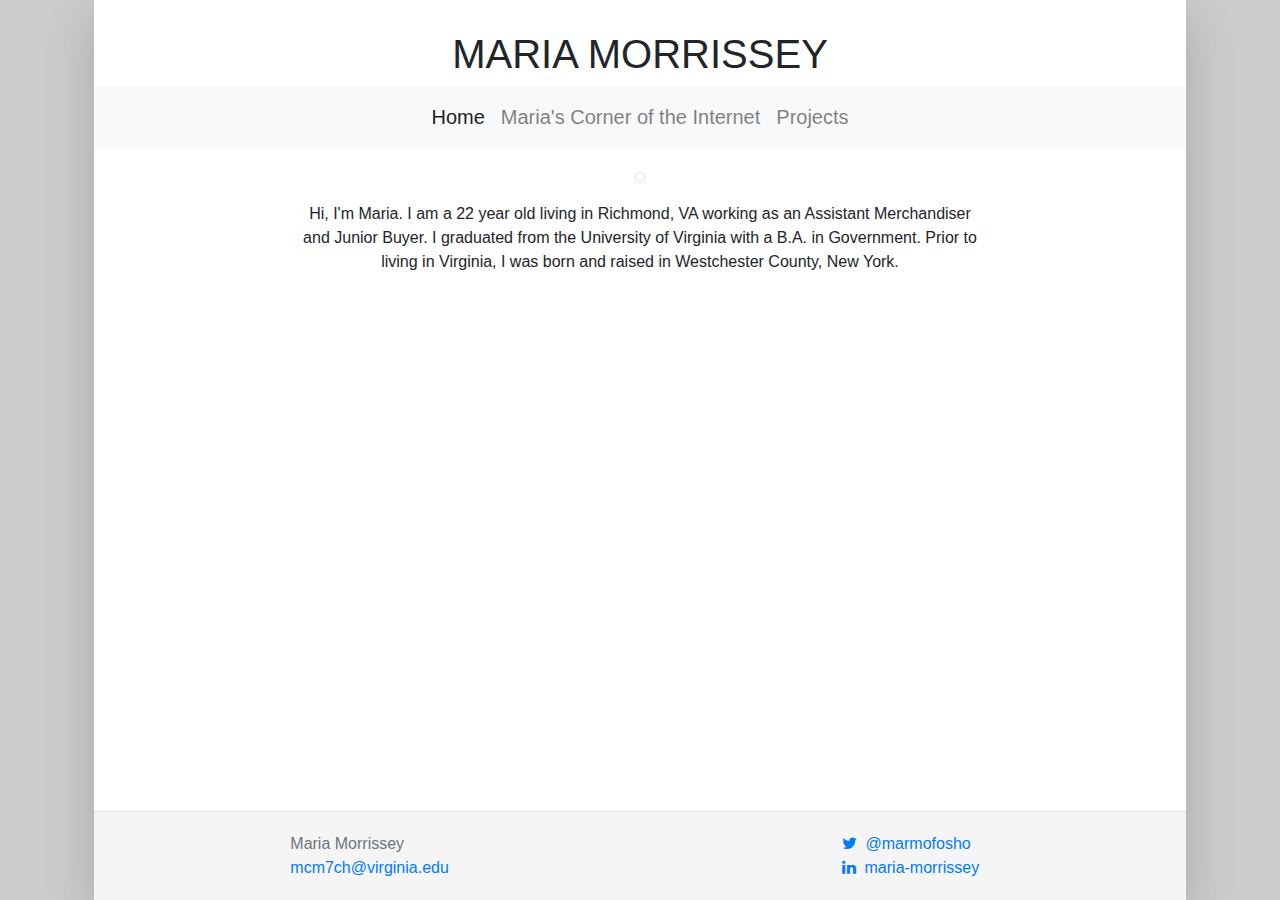
==== index.html @ ccedf0fc "changed copy on index" ====
<html>
    <head>
        <!-- Required meta tags -->
        <meta charset="utf-8">
        <meta name="viewport" content="width=device-width, initial-scale=1, shrink-to-fit=no">

        <!-- bootstrap css and javascript -->
        <link rel="stylesheet" href="https://stackpath.bootstrapcdn.com/bootstrap/4.5.2/css/bootstrap.min.css" integrity="sha384-JcKb8q3iqJ61gNV9KGb8thSsNjpSL0n8PARn9HuZOnIxN0hoP+VmmDGMN5t9UJ0Z" crossorigin="anonymous">
        <script src="https://code.jquery.com/jquery-3.5.1.slim.min.js" integrity="sha384-DfXdz2htPH0lsSSs5nCTpuj/zy4C+OGpamoFVy38MVBnE+IbbVYUew+OrCXaRkfj" crossorigin="anonymous"></script>
        <script src="https://cdn.jsdelivr.net/npm/popper.js@1.16.1/dist/umd/popper.min.js" integrity="sha384-9/reFTGAW83EW2RDu2S0VKaIzap3H66lZH81PoYlFhbGU+6BZp6G7niu735Sk7lN" crossorigin="anonymous"></script>
        <script src="https://stackpath.bootstrapcdn.com/bootstrap/4.5.2/js/bootstrap.min.js" integrity="sha384-B4gt1jrGC7Jh4AgTPSdUtOBvfO8shuf57BaghqFfPlYxofvL8/KUEfYiJOMMV+rV" crossorigin="anonymous"></script>
    
        <!-- fontawesome stylesheet -->
        <link rel="stylesheet" href="https://cdnjs.cloudflare.com/ajax/libs/font-awesome/4.7.0/css/font-awesome.min.css">

        <!-- standard stylesheet -->
        <link rel="stylesheet" href="css/style.css">

        <!-- favicon -->
        <link rel="apple-touch-icon" sizes="180x180" href="images/apple-touch-icon.png">
        <link rel="icon" type="image/png" sizes="32x32" href="images/favicon-32x32.png">
        <link rel="icon" type="image/png" sizes="16x16" href="images/favicon-16x16.png">
        <link rel="manifest" href="images/site.webmanifest">

        <title>MariaMorrissey.com</title>
    </head>
    <body>
        <div class="row full-height">
            <div class="col-1 left-margin d-none d-md-flex"></div>
            <div class="col text-center shadow-lg">
                <h1 class='name-title'>MARIA MORRISSEY</h1>
                <nav class="navbar navbar-expand-lg navbar-light bg-light">
                    <div class="collapse navbar-collapse" id="navbarSupportedContent">
                        <ul class="navbar-nav mr-auto">
                            <li class="nav-item active">
                            <a class="nav-link" href="index.html">Home <span class="sr-only">(current)</span></a>
                            </li>
                            <li class="nav-item">
                            <a class="nav-link" href="blog.html">Maria's Corner of the Internet</a>
                            </li>
                            <li class="nav-item">
                                <a class="nav-link" href="#">Projects</a>
                            </li>
                        </ul>
                      
                      <!-- <form class="form-inline my-2 my-lg-0">
                        <input class="form-control mr-sm-2" type="search" placeholder="Search" aria-label="Search">
                        <button class="btn btn-outline-success my-2 my-sm-0" type="submit">Search</button>
                      </form> -->
                    </div>
                    <button class="navbar-toggler ml-auto" type="button" data-toggle="collapse" data-target="#navbarSupportedContent" aria-controls="navbarSupportedContent" aria-expanded="false" aria-label="Toggle navigation">
                        <span class="navbar-toggler-icon"></span>
                    </button>
                </nav><br>
                <div class="container container-headshot">
                    <img src="images/headshot.jpeg" alt="" class="img-thumbnail img-fluid">
                </div>
                <div class="container bio">
                    <p>Hi, I'm Maria.  I am a 22 year old living in Richmond, VA working as an Assistant Merchandiser and Junior Buyer.  I graduated from the University of Virginia with a B.A. in Government.  Prior to living in Virginia, I was born and raised in Westchester County, New York.</p>
                </div>

                <!-- footer -->
                <div class="d-flex footer-container">
                    <footer class="footer border-top text-muted">
                        <div class="row">
                            <div class="col-6">
                                <div class="footer-col">
                                    Maria Morrissey<br>
                                    <a href="mailto:mcm7ch@virginia.edu">mcm7ch@virginia.edu</a>
                                </div>
                            </div>
                            <div class="col-6">
                                <div class="footer-col">
                                    <a href="https://twitter.com/marmofosho" target="_blank"><i class="fa fa-twitter"></i> &nbsp;@marmofosho</a><br>
                                    <a href="https://www.linkedin.com/in/maria-morrissey/" target="_blank"><i class="fa fa-linkedin"></i> &nbsp;maria-morrissey</a>
                                </div>
                            </div>
                        </div>
                    </footer>
                </div>
            </div>
            <div class="col-1 right-margin d-none d-md-flex"></div>
        </div>
        
    </body>
</html>
---- css/style.css ----
body {
    margin: 0;
    height: 100%;
}

div.left-margin, div.right-margin {
    background-color: #CCCCCC;;
    z-index: -1;
}

div.full-height {
    height: 100%;
}

.navbar-nav {
    position: relative;
    left: 50%;
    transform: translatex(-50%);
}

div.col {
    padding: 0;
}

div.container-headshot {
    padding-left: 5%;
    padding-right: 5%;
    margin-bottom: 20px;
}

a.nav-link {
    font-size: 20;
}

div.footer-container {
    padding-top: 120px;
}

footer.footer {
    position: absolute;
    bottom: 0;
    padding: 20px;
    width: 100%;
    background-color: #f5f5f5;
    text-justify: left!important;
}

div.footer-col {
    display: inline-block;
    text-align: left;
}

div.bio {
    width: 65%;
}

h1.name-title {
    margin-top: 30px;
}

div.blog-card {
    margin-bottom: 30px;
}
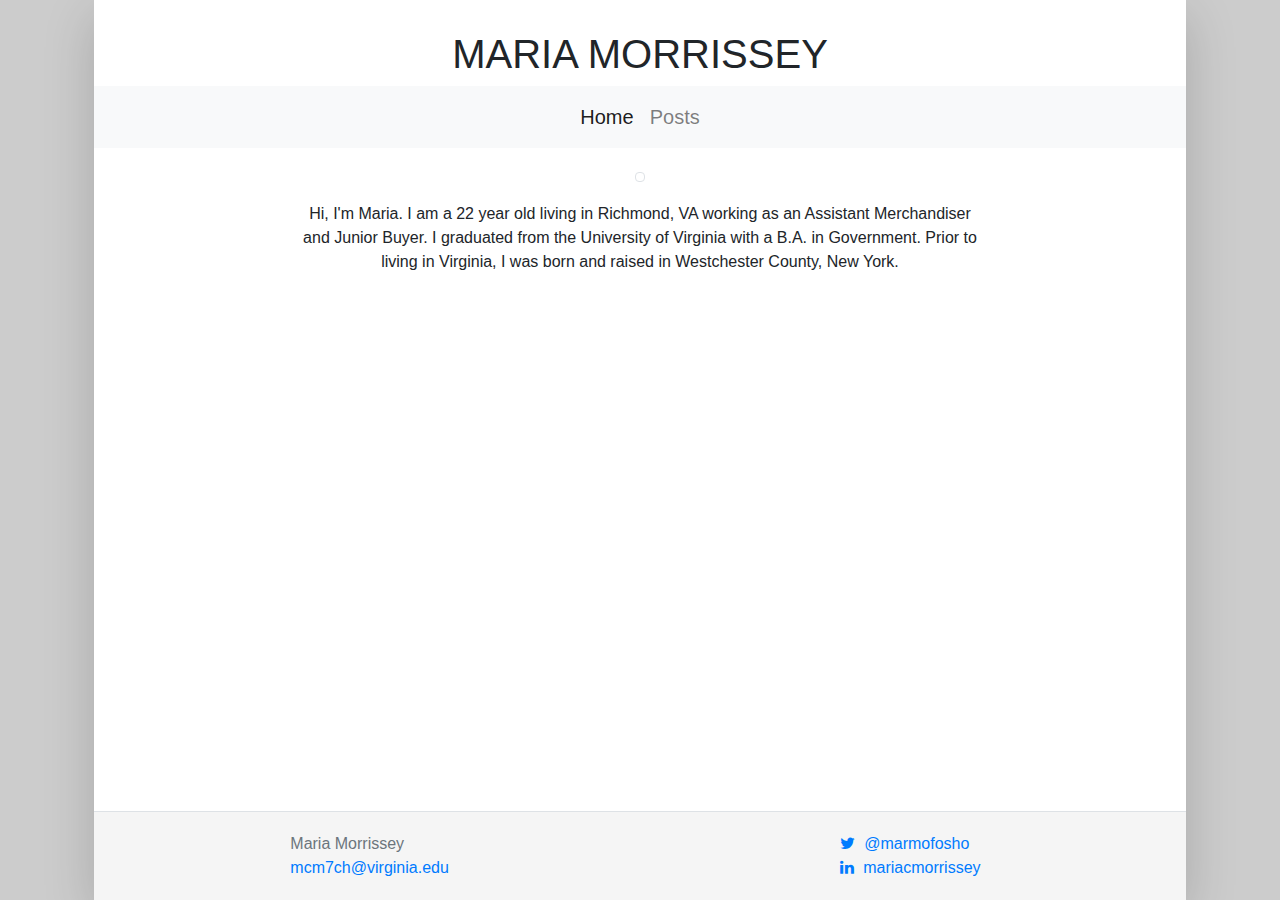
==== commit 592b3e48: "new post, updated formatting" ====
--- a/index.html
+++ b/index.html
@@ -22,7 +22,7 @@
         <link rel="icon" type="image/png" sizes="16x16" href="images/favicon-16x16.png">
         <link rel="manifest" href="images/site.webmanifest">
 
-        <title>MariaMorrissey.com</title>
+        <title>Home - mariacmorrissey.com</title>
     </head>
     <body>
         <div class="row full-height">
@@ -36,10 +36,7 @@
                             <a class="nav-link" href="index.html">Home <span class="sr-only">(current)</span></a>
                             </li>
                             <li class="nav-item">
-                            <a class="nav-link" href="blog.html">Maria's Corner of the Internet</a>
-                            </li>
-                            <li class="nav-item">
-                                <a class="nav-link" href="#">Projects</a>
+                            <a class="nav-link" href="blog.html">Posts</a>
                             </li>
                         </ul>
                       
@@ -72,7 +69,7 @@
                             <div class="col-6">
                                 <div class="footer-col">
                                     <a href="https://twitter.com/marmofosho" target="_blank"><i class="fa fa-twitter"></i> &nbsp;@marmofosho</a><br>
-                                    <a href="https://www.linkedin.com/in/maria-morrissey/" target="_blank"><i class="fa fa-linkedin"></i> &nbsp;maria-morrissey</a>
+                                    <a href="https://www.linkedin.com/in/mariacmorrissey/" target="_blank"><i class="fa fa-linkedin"></i> &nbsp;mariacmorrissey</a>
                                 </div>
                             </div>
                         </div>
--- a/css/style.css
+++ b/css/style.css
@@ -60,4 +60,9 @@
 
 div.blog-card {
     margin-bottom: 30px;
-}+}
+
+div.post-content {
+	text-align: left;
+	font-family: -apple-system,BlinkMacSystemFont,"Segoe UI","Roboto","Oxygen","Ubuntu","Cantarell","Fira Sans","Droid Sans","Helvetica Neue",sans-serif
+}
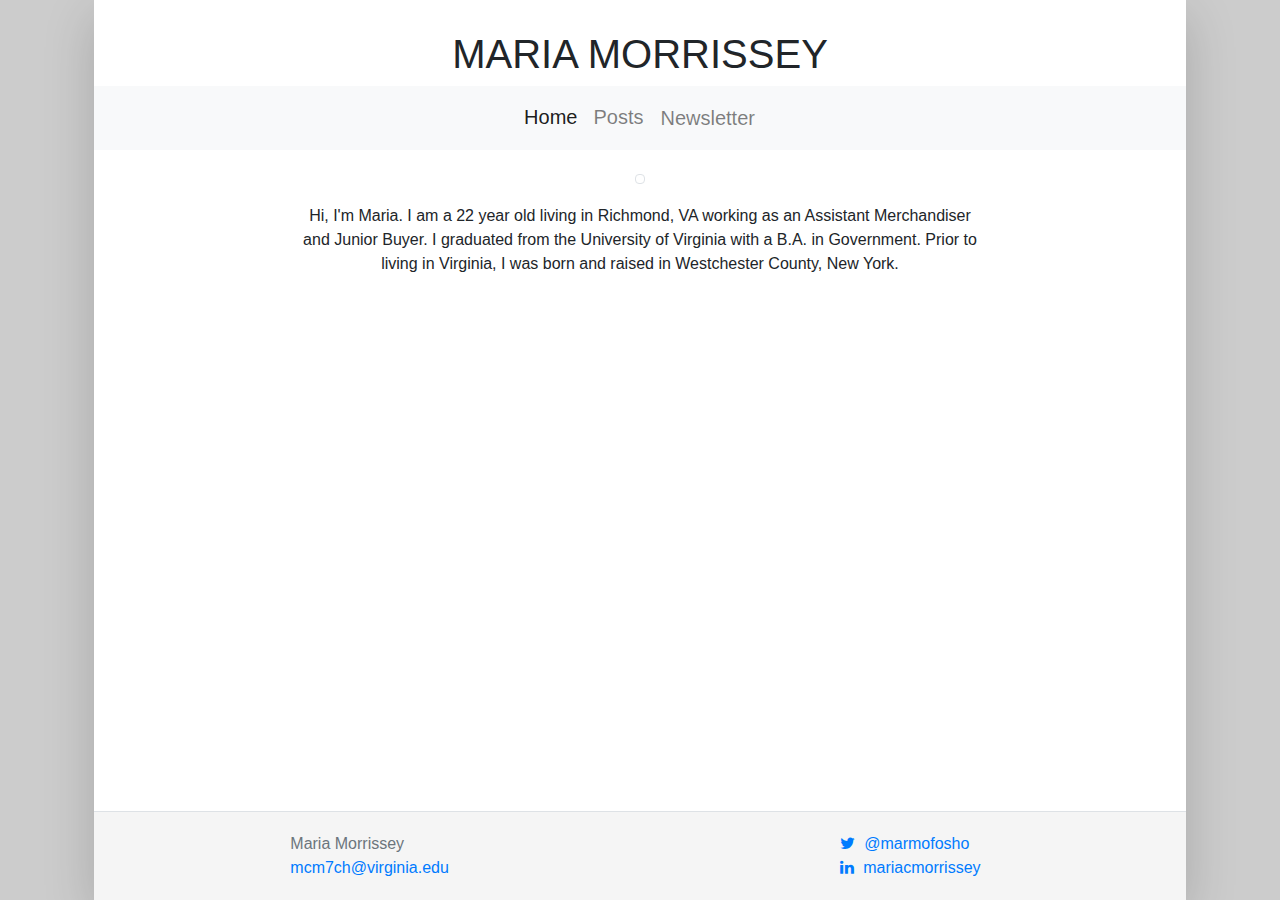
==== commit 6d7eceda: "email list" ====
--- a/index.html
+++ b/index.html
@@ -25,6 +25,32 @@
         <title>Home - mariacmorrissey.com</title>
     </head>
     <body>
+        <!-- newsletter modal -->
+        <div class="modal fade" id="newsletterModal" tabindex="-1" role="dialog" aria-labelledby="newsletterModalLabel" aria-hidden="true">
+            <div class="modal-dialog" role="document">
+                <div class="modal-content">
+                    <div class="modal-header">
+                        <h5 class="modal-title" id="newsletterModalLabel">Subscribe to newsletter</h5>
+                        <button type="button" class="close" data-dismiss="modal" aria-label="Close">
+                            <span aria-hidden="true">&times;</span>
+                        </button>
+                    </div>
+                    <form id="subscriptionForm" action="#" method="POST">
+                        <div class="modal-body">                    
+                            <input type="email" class="form-control" name="email" id="emailInput" placeholder="Email address"> 
+                            <div id="formResults"></div>   
+                        </div>
+                        <div class="modal-footer">
+                            <button type="button" class="btn btn-secondary" data-dismiss="modal">Close</button>
+                            <button type="submit" class="btn btn-primary">Submit</button>
+                        </div>
+                    </form>
+                </div>
+            </div>
+        </div>
+        <!-- script to handle submission -->
+        <script type="text/javascript" src="scripts/submitNewsletterSubscription.js"></script>
+
         <div class="row full-height">
             <div class="col-1 left-margin d-none d-md-flex"></div>
             <div class="col text-center shadow-lg">
@@ -38,12 +64,10 @@
                             <li class="nav-item">
                             <a class="nav-link" href="blog.html">Posts</a>
                             </li>
+                            <li class="nav-item">
+                                <button type="button" class="nav-link btn btn-link newsletter-modal-button" data-toggle="modal" data-target="#newsletterModal">Newsletter</a>
+                            </li>
                         </ul>
-                      
-                      <!-- <form class="form-inline my-2 my-lg-0">
-                        <input class="form-control mr-sm-2" type="search" placeholder="Search" aria-label="Search">
-                        <button class="btn btn-outline-success my-2 my-sm-0" type="submit">Search</button>
-                      </form> -->
                     </div>
                     <button class="navbar-toggler ml-auto" type="button" data-toggle="collapse" data-target="#navbarSupportedContent" aria-controls="navbarSupportedContent" aria-expanded="false" aria-label="Toggle navigation">
                         <span class="navbar-toggler-icon"></span>
--- a/css/style.css
+++ b/css/style.css
@@ -66,3 +66,12 @@
 	text-align: left;
 	font-family: -apple-system,BlinkMacSystemFont,"Segoe UI","Roboto","Oxygen","Ubuntu","Cantarell","Fira Sans","Droid Sans","Helvetica Neue",sans-serif
 }
+
+button.newsletter-modal-button {
+    font-size: 20;
+    margin: auto;
+}
+
+button.newsletter-modal-button:focus {
+    box-shadow: none;
+}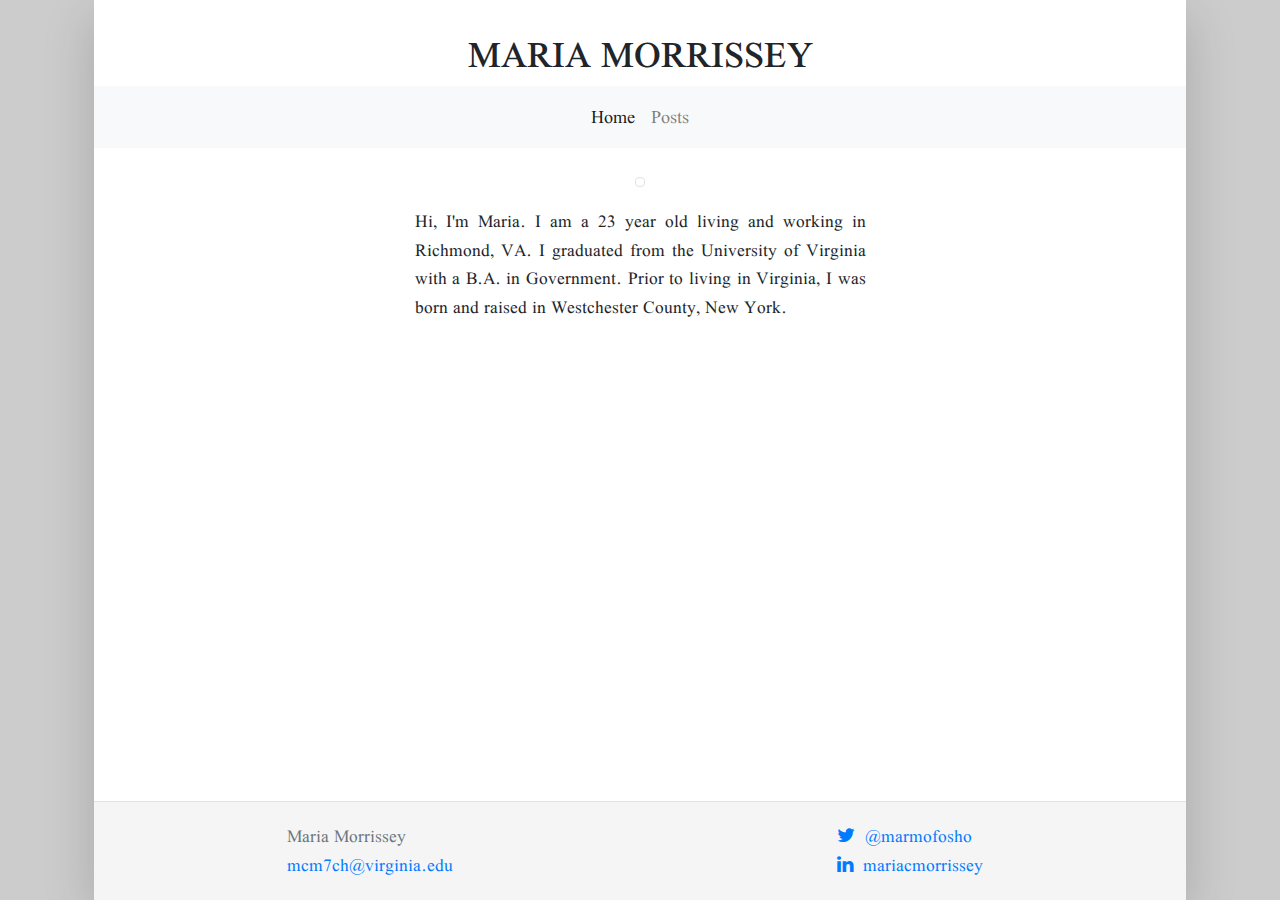
==== commit ddfbcae0: "updated font, copy changes, added image" ====
--- a/index.html
+++ b/index.html
@@ -22,35 +22,14 @@
         <link rel="icon" type="image/png" sizes="16x16" href="images/favicon-16x16.png">
         <link rel="manifest" href="images/site.webmanifest">
 
+        <!-- scheherazade new font -->
+        <link rel="preconnect" href="https://fonts.googleapis.com">
+        <link rel="preconnect" href="https://fonts.gstatic.com" crossorigin>
+        <link href="https://fonts.googleapis.com/css2?family=Scheherazade+New&display=swap" rel="stylesheet">
+
         <title>Home - mariacmorrissey.com</title>
     </head>
     <body>
-        <!-- newsletter modal -->
-        <div class="modal fade" id="newsletterModal" tabindex="-1" role="dialog" aria-labelledby="newsletterModalLabel" aria-hidden="true">
-            <div class="modal-dialog" role="document">
-                <div class="modal-content">
-                    <div class="modal-header">
-                        <h5 class="modal-title" id="newsletterModalLabel">Subscribe to newsletter</h5>
-                        <button type="button" class="close" data-dismiss="modal" aria-label="Close">
-                            <span aria-hidden="true">&times;</span>
-                        </button>
-                    </div>
-                    <form id="subscriptionForm" action="#" method="POST">
-                        <div class="modal-body">                    
-                            <input type="email" class="form-control" name="email" id="emailInput" placeholder="Email address"> 
-                            <div id="formResults"></div>   
-                        </div>
-                        <div class="modal-footer">
-                            <button type="button" class="btn btn-secondary" data-dismiss="modal">Close</button>
-                            <button type="submit" class="btn btn-primary">Submit</button>
-                        </div>
-                    </form>
-                </div>
-            </div>
-        </div>
-        <!-- script to handle submission -->
-        <script type="text/javascript" src="scripts/submitNewsletterSubscription.js"></script>
-
         <div class="row full-height">
             <div class="col-1 left-margin d-none d-md-flex"></div>
             <div class="col text-center shadow-lg">
@@ -64,10 +43,12 @@
                             <li class="nav-item">
                             <a class="nav-link" href="blog.html">Posts</a>
                             </li>
-                            <li class="nav-item">
-                                <button type="button" class="nav-link btn btn-link newsletter-modal-button" data-toggle="modal" data-target="#newsletterModal">Newsletter</a>
-                            </li>
                         </ul>
+                      
+                      <!-- <form class="form-inline my-2 my-lg-0">
+                        <input class="form-control mr-sm-2" type="search" placeholder="Search" aria-label="Search">
+                        <button class="btn btn-outline-success my-2 my-sm-0" type="submit">Search</button>
+                      </form> -->
                     </div>
                     <button class="navbar-toggler ml-auto" type="button" data-toggle="collapse" data-target="#navbarSupportedContent" aria-controls="navbarSupportedContent" aria-expanded="false" aria-label="Toggle navigation">
                         <span class="navbar-toggler-icon"></span>
@@ -77,7 +58,7 @@
                     <img src="images/headshot.jpeg" alt="" class="img-thumbnail img-fluid">
                 </div>
                 <div class="container bio">
-                    <p>Hi, I'm Maria.  I am a 22 year old living in Richmond, VA working as an Assistant Merchandiser and Junior Buyer.  I graduated from the University of Virginia with a B.A. in Government.  Prior to living in Virginia, I was born and raised in Westchester County, New York.</p>
+                    <p>Hi, I'm Maria.  I am a 23 year old living and working in Richmond, VA.  I graduated from the University of Virginia with a B.A. in Government.  Prior to living in Virginia, I was born and raised in Westchester County, New York.</p>
                 </div>
 
                 <!-- footer -->
--- a/css/style.css
+++ b/css/style.css
@@ -1,6 +1,8 @@
 body {
     margin: 0;
     height: 100%;
+    font-family: 'Scheherazade New', serif;
+    font-size: 1.2rem;
 }
 
 div.left-margin, div.right-margin {
@@ -51,7 +53,10 @@
 }
 
 div.bio {
-    width: 65%;
+    max-width: 481px;
+    text-align: justify;
+    width: 80%;
+    margin: auto;
 }
 
 h1.name-title {
@@ -64,14 +69,4 @@
 
 div.post-content {
 	text-align: left;
-	font-family: -apple-system,BlinkMacSystemFont,"Segoe UI","Roboto","Oxygen","Ubuntu","Cantarell","Fira Sans","Droid Sans","Helvetica Neue",sans-serif
 }
-
-button.newsletter-modal-button {
-    font-size: 20;
-    margin: auto;
-}
-
-button.newsletter-modal-button:focus {
-    box-shadow: none;
-}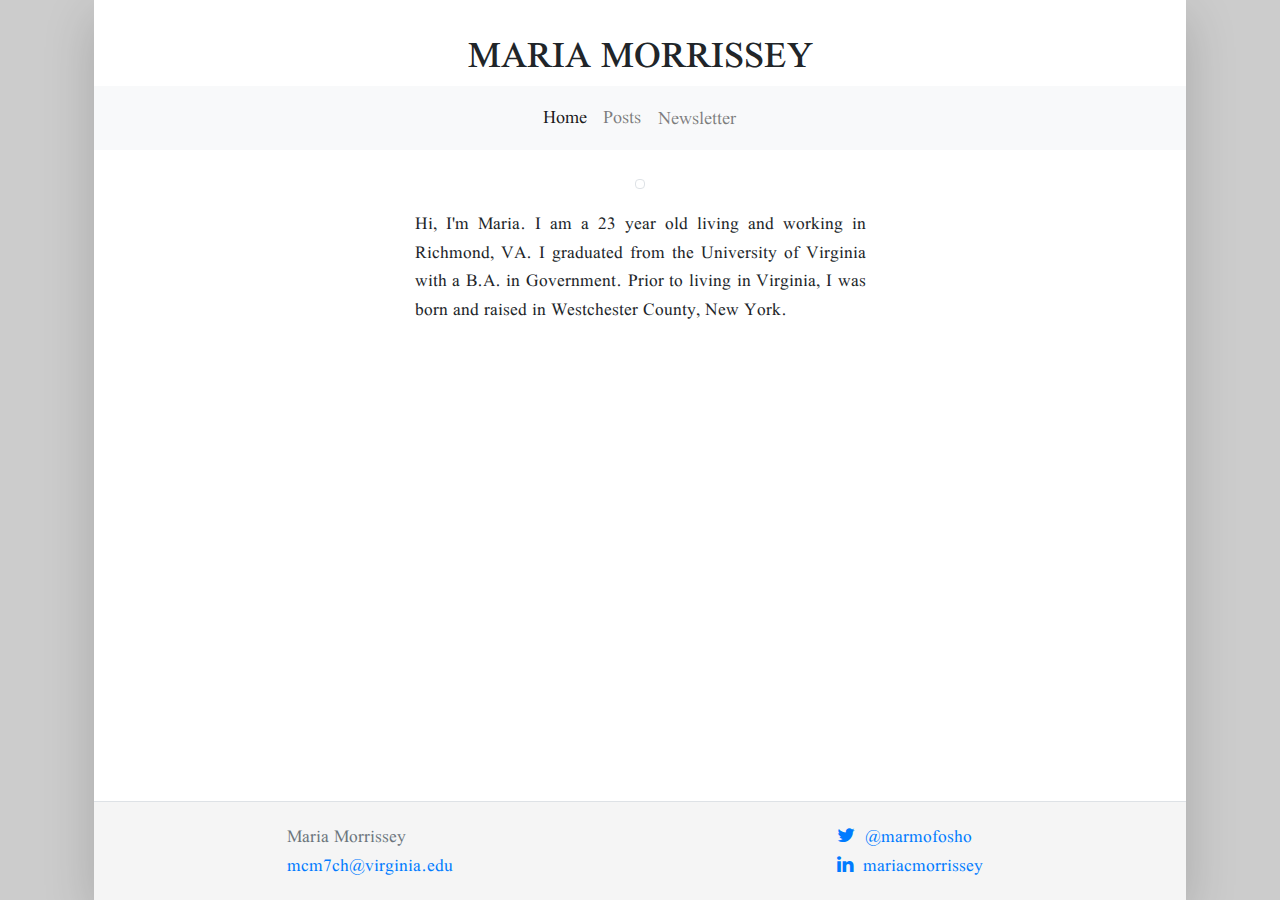
==== commit cd2915c1: "Merge branch 'email-list' into fonts" ====
--- a/index.html
+++ b/index.html
@@ -30,6 +30,32 @@
         <title>Home - mariacmorrissey.com</title>
     </head>
     <body>
+        <!-- newsletter modal -->
+        <div class="modal fade" id="newsletterModal" tabindex="-1" role="dialog" aria-labelledby="newsletterModalLabel" aria-hidden="true">
+            <div class="modal-dialog" role="document">
+                <div class="modal-content">
+                    <div class="modal-header">
+                        <h5 class="modal-title" id="newsletterModalLabel">Subscribe to newsletter</h5>
+                        <button type="button" class="close" data-dismiss="modal" aria-label="Close">
+                            <span aria-hidden="true">&times;</span>
+                        </button>
+                    </div>
+                    <form id="subscriptionForm" action="#" method="POST">
+                        <div class="modal-body">                    
+                            <input type="email" class="form-control" name="email" id="emailInput" placeholder="Email address"> 
+                            <div id="formResults"></div>   
+                        </div>
+                        <div class="modal-footer">
+                            <button type="button" class="btn btn-secondary" data-dismiss="modal">Close</button>
+                            <button type="submit" class="btn btn-primary">Submit</button>
+                        </div>
+                    </form>
+                </div>
+            </div>
+        </div>
+        <!-- script to handle submission -->
+        <script type="text/javascript" src="scripts/submitNewsletterSubscription.js"></script>
+
         <div class="row full-height">
             <div class="col-1 left-margin d-none d-md-flex"></div>
             <div class="col text-center shadow-lg">
@@ -43,12 +69,10 @@
                             <li class="nav-item">
                             <a class="nav-link" href="blog.html">Posts</a>
                             </li>
+                            <li class="nav-item">
+                                <button type="button" class="nav-link btn btn-link newsletter-modal-button" data-toggle="modal" data-target="#newsletterModal">Newsletter</a>
+                            </li>
                         </ul>
-                      
-                      <!-- <form class="form-inline my-2 my-lg-0">
-                        <input class="form-control mr-sm-2" type="search" placeholder="Search" aria-label="Search">
-                        <button class="btn btn-outline-success my-2 my-sm-0" type="submit">Search</button>
-                      </form> -->
                     </div>
                     <button class="navbar-toggler ml-auto" type="button" data-toggle="collapse" data-target="#navbarSupportedContent" aria-controls="navbarSupportedContent" aria-expanded="false" aria-label="Toggle navigation">
                         <span class="navbar-toggler-icon"></span>
--- a/css/style.css
+++ b/css/style.css
@@ -70,3 +70,12 @@
 div.post-content {
 	text-align: left;
 }
+
+button.newsletter-modal-button {
+    font-size: 20;
+    margin: auto;
+}
+
+button.newsletter-modal-button:focus {
+    box-shadow: none;
+}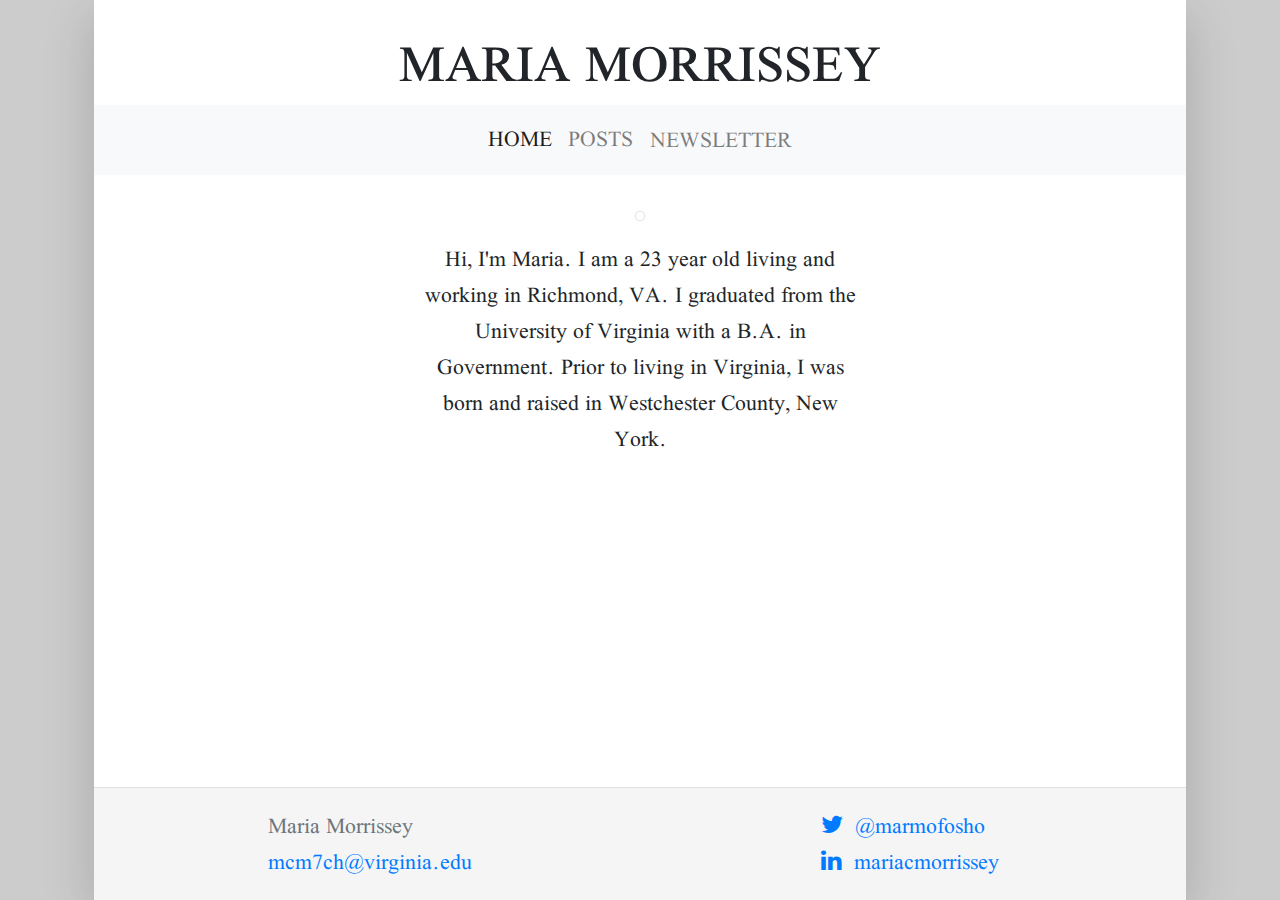
==== commit acf88d31: "style changes, added buttons for navigation at bottom of post" ====
--- a/index.html
+++ b/index.html
@@ -64,13 +64,13 @@
                     <div class="collapse navbar-collapse" id="navbarSupportedContent">
                         <ul class="navbar-nav mr-auto">
                             <li class="nav-item active">
-                            <a class="nav-link" href="index.html">Home <span class="sr-only">(current)</span></a>
+                            <a class="nav-link" href="index.html">HOME <span class="sr-only">(current)</span></a>
                             </li>
                             <li class="nav-item">
-                            <a class="nav-link" href="blog.html">Posts</a>
+                            <a class="nav-link" href="blog.html">POSTS</a>
                             </li>
                             <li class="nav-item">
-                                <button type="button" class="nav-link btn btn-link newsletter-modal-button" data-toggle="modal" data-target="#newsletterModal">Newsletter</a>
+                                <button type="button" class="nav-link btn btn-link newsletter-modal-button" data-toggle="modal" data-target="#newsletterModal">NEWSLETTER</a>
                             </li>
                         </ul>
                     </div>
@@ -89,13 +89,13 @@
                 <div class="d-flex footer-container">
                     <footer class="footer border-top text-muted">
                         <div class="row">
-                            <div class="col-6">
+                            <div class="col-md-6">
                                 <div class="footer-col">
                                     Maria Morrissey<br>
                                     <a href="mailto:mcm7ch@virginia.edu">mcm7ch@virginia.edu</a>
                                 </div>
                             </div>
-                            <div class="col-6">
+                            <div class="col-md-6">
                                 <div class="footer-col">
                                     <a href="https://twitter.com/marmofosho" target="_blank"><i class="fa fa-twitter"></i> &nbsp;@marmofosho</a><br>
                                     <a href="https://www.linkedin.com/in/mariacmorrissey/" target="_blank"><i class="fa fa-linkedin"></i> &nbsp;mariacmorrissey</a>
--- a/css/style.css
+++ b/css/style.css
@@ -2,7 +2,7 @@
     margin: 0;
     height: 100%;
     font-family: 'Scheherazade New', serif;
-    font-size: 1.2rem;
+    font-size: 1.5rem;
 }
 
 div.left-margin, div.right-margin {
@@ -12,6 +12,10 @@
 
 div.full-height {
     height: 100%;
+}
+
+div.container {
+    width: 80%;
 }
 
 .navbar-nav {
@@ -30,12 +34,12 @@
     margin-bottom: 20px;
 }
 
-a.nav-link {
-    font-size: 20;
+a.nav-link, button.newsletter-modal-button {
+    font-size: 1.5rem;
 }
 
 div.footer-container {
-    padding-top: 120px;
+    padding-top: 250px;
 }
 
 footer.footer {
@@ -54,25 +58,51 @@
 
 div.bio {
     max-width: 481px;
-    text-align: justify;
     width: 80%;
     margin: auto;
 }
 
 h1.name-title {
     margin-top: 30px;
+    font-size: 3.5rem;
 }
 
 div.blog-card {
     margin-bottom: 30px;
 }
 
+h5.card-title {
+    font-size: 1.5rem;
+}
+
+h1.post-title {
+    text-align: center;
+}
+
+h5.post-date {
+    text-align: center;
+}
+
+img.post-header-image {
+    width: 100%;
+}
+
 div.post-content {
 	text-align: left;
+    width: 80%;
+}
+
+div.previous-post-col {
+    text-align: right;
+}
+
+@media (min-width: 1500px) {
+    div.post-content {
+        width: 40%;
+    }
 }
 
 button.newsletter-modal-button {
-    font-size: 20;
     margin: auto;
 }
 
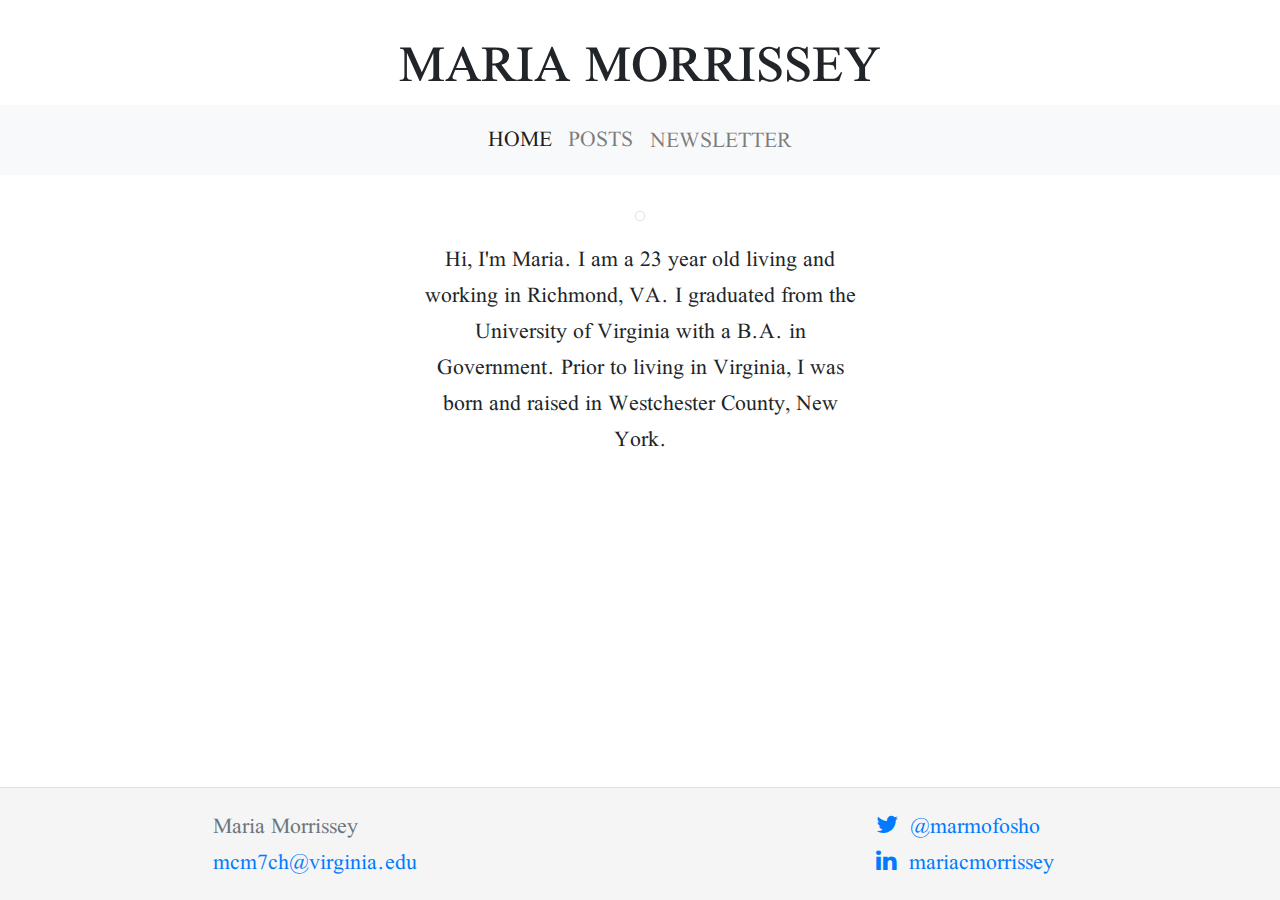
==== commit 648e7fc2: "removed left/right margins" ====
--- a/index.html
+++ b/index.html
@@ -57,8 +57,7 @@
         <script type="text/javascript" src="scripts/submitNewsletterSubscription.js"></script>
 
         <div class="row full-height">
-            <div class="col-1 left-margin d-none d-md-flex"></div>
-            <div class="col text-center shadow-lg">
+            <div class="col text-center">
                 <h1 class='name-title'>MARIA MORRISSEY</h1>
                 <nav class="navbar navbar-expand-lg navbar-light bg-light">
                     <div class="collapse navbar-collapse" id="navbarSupportedContent">
@@ -105,7 +104,6 @@
                     </footer>
                 </div>
             </div>
-            <div class="col-1 right-margin d-none d-md-flex"></div>
         </div>
         
     </body>
--- a/css/style.css
+++ b/css/style.css
@@ -7,7 +7,7 @@
 
 div.left-margin, div.right-margin {
     background-color: #CCCCCC;;
-    z-index: -1;
+    /* z-index: -1; */
 }
 
 div.full-height {
@@ -96,7 +96,7 @@
     text-align: right;
 }
 
-@media (min-width: 1500px) {
+@media (min-width: 1200px) {
     div.post-content {
         width: 40%;
     }
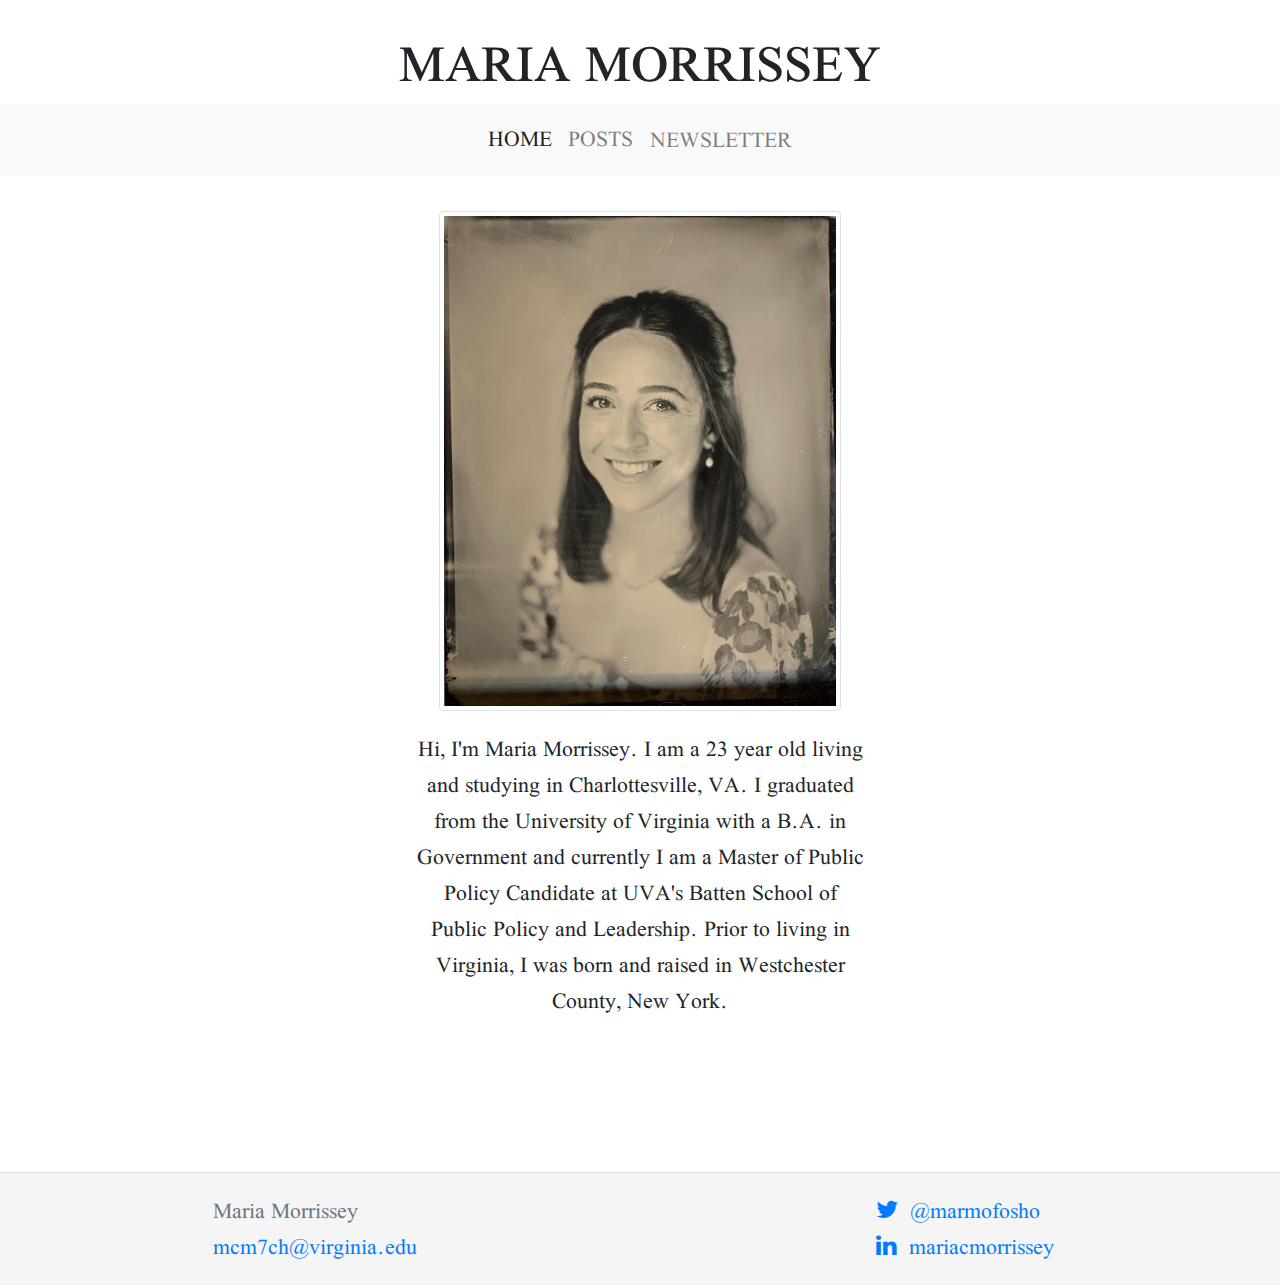
==== commit 96a53bee: "new blog post, headshot" ====
--- a/index.html
+++ b/index.html
@@ -78,10 +78,10 @@
                     </button>
                 </nav><br>
                 <div class="container container-headshot">
-                    <img src="images/headshot.jpeg" alt="" class="img-thumbnail img-fluid">
+                    <img src="images/maria-tintype.JPG" alt="" class="img-thumbnail img-fluid headshot">
                 </div>
                 <div class="container bio">
-                    <p>Hi, I'm Maria.  I am a 23 year old living and working in Richmond, VA.  I graduated from the University of Virginia with a B.A. in Government.  Prior to living in Virginia, I was born and raised in Westchester County, New York.</p>
+                    <p>Hi, I'm Maria Morrissey. I am a 23 year old living and studying in Charlottesville, VA. I graduated from the University of Virginia with a B.A. in Government and currently I am a Master of Public Policy Candidate at UVA's Batten School of Public Policy and Leadership. Prior to living in Virginia, I was born and raised in Westchester County, New York.</p>
                 </div>
 
                 <!-- footer -->
--- a/css/style.css
+++ b/css/style.css
@@ -3,11 +3,6 @@
     height: 100%;
     font-family: 'Scheherazade New', serif;
     font-size: 1.5rem;
-}
-
-div.left-margin, div.right-margin {
-    background-color: #CCCCCC;;
-    /* z-index: -1; */
 }
 
 div.full-height {
@@ -32,6 +27,10 @@
     padding-left: 5%;
     padding-right: 5%;
     margin-bottom: 20px;
+}
+
+img.headshot {
+    max-height: 500px;
 }
 
 a.nav-link, button.newsletter-modal-button {
@@ -108,4 +107,9 @@
 
 button.newsletter-modal-button:focus {
     box-shadow: none;
+}
+
+.blockquote {
+    font-size: 1.5rem;
+    font-style: italic;
 }